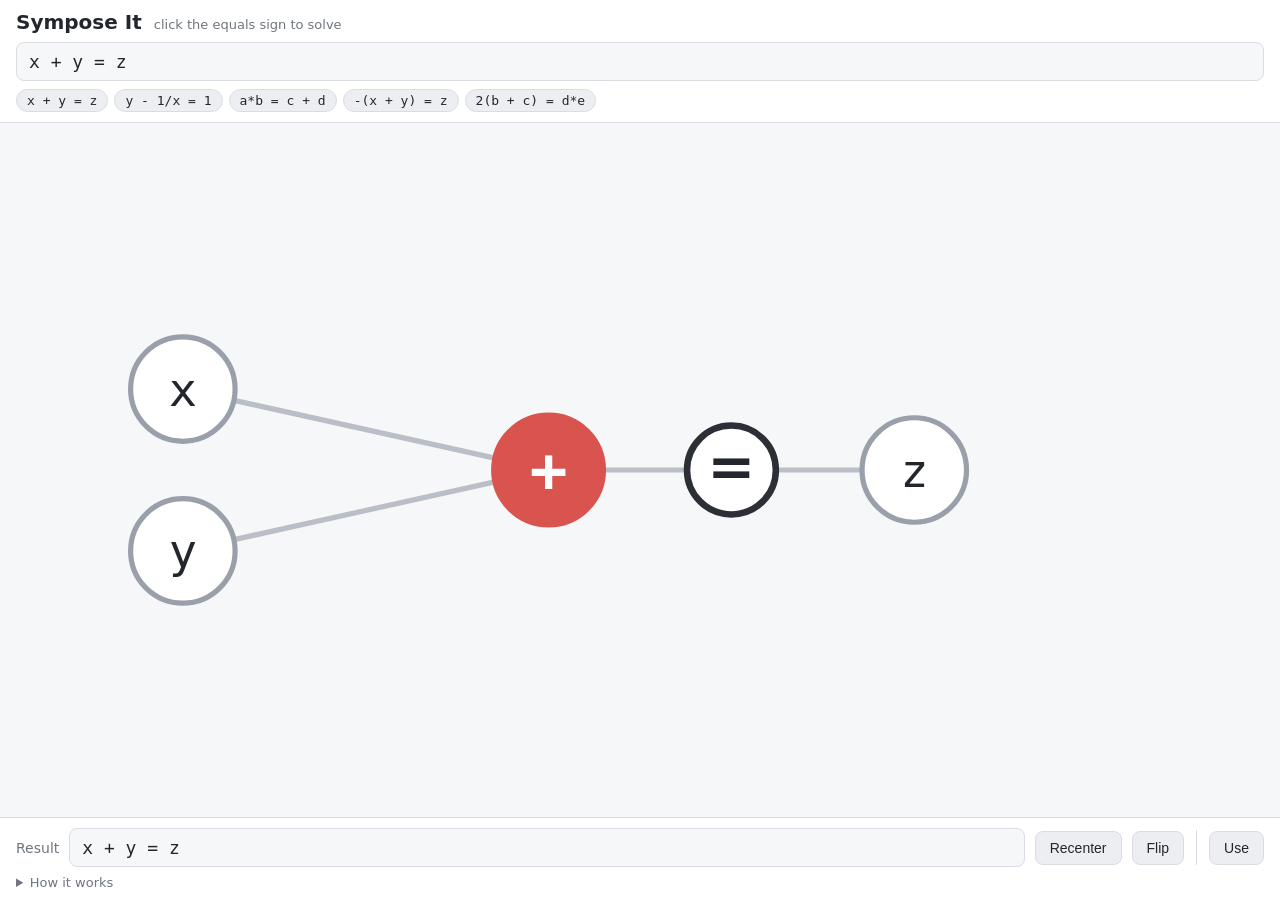
==== index.html @ 8ae07927 "full Fable port" ====
<!DOCTYPE html>
<html lang="en">
<head>
    <meta charset="UTF-8">
    <meta name="viewport" content="width=device-width, initial-scale=1.0">
    <title>Sympose It — algebra tree visualizer</title>
    <link rel="stylesheet" href="style.css">
</head>
<body>
    <header>
        <div class="title-row">
            <h1>Sympose It</h1>
            <span class="subtitle">click the equals sign to solve</span>
        </div>
        <input id="input-equation" type="text" spellcheck="false" autocomplete="off"
               placeholder="e.g. y - 1/x = 1" aria-label="Equation input">
        <div id="examples" class="examples"></div>
        <div id="message" class="message" hidden></div>
    </header>

    <main>
        <svg id="canvas" role="img" aria-label="Equation tree"></svg>
    </main>

    <footer>
        <div class="output-row">
            <label for="output-equation">Result</label>
            <input id="output-equation" type="text" readonly aria-label="Rearranged equation">
            <button id="recenter-btn" type="button" title="Re-draw the tree around the equals sign">Recenter</button>
            <button id="flip-btn" type="button" title="Swap the left and right sides of the equation">Flip</button>
            <span class="btn-divider" aria-hidden="true"></span>
            <button id="use-btn" type="button" title="Copy the result back into the input">Use</button>
        </div>
        <details class="help">
            <summary>How it works</summary>
            <ul>
                <li><span class="swatch add">+</span> joins terms of a sum; <span class="swatch mul">×</span> joins factors of a product.</li>
                <li>A <span class="legend-add">red \</span> on a branch means that piece is <em>subtracted</em>; a <span class="legend-mul">blue /</span> means it is <em>divided by</em>.</li>
                <li><strong>Click the = sign</strong> to see every place it can move to. Hover a spot to preview how the inverse slashes would change (the Result box updates too), then click the spot to move the equals sign there and solve for that part of the equation.</li>
                <li><strong>Click a slash</strong> to see everywhere it can be pushed to, with the same hover preview — e.g. −(x+y) → −x − y, or hopping across the = sign. If a spot holds both kinds, clicking cycles: subtraction, division, none. Moves that would break the math (like pushing ÷ through +) are simply not offered.</li>
                <li><strong>Recenter</strong> re-draws the tree around the equals sign's current position.</li>
                <li><strong>Flip</strong> mirrors the whole tree so the left and right sides of the equation trade places — the Result box updates, the equation you typed stays put.</li>
                <li><strong>Use</strong> copies the Result equation into the input bar at the top, making it the new starting equation to work from.</li>
            </ul>
        </details>
    </footer>

    <script src="tree.js"></script>
    <script src="view.js"></script>
    <script src="app.js"></script>
</body>
</html>
---- style.css ----
:root {
    --bg: #f6f7f9;
    --panel: #ffffff;
    --text: #23262d;
    --muted: #70757f;
    --border: #d9dce2;
    --edge: #b9bec7;
    --add: #d9534f;
    --mul: #3d7dd8;
    --leaf-fill: #ffffff;
    --leaf-stroke: #9aa0aa;
    --equals-fill: #ffffff;
    --equals-stroke: #2c2f36;
    --ring: #8a8f98;
    --chip-bg: #eceef2;
}

@media (prefers-color-scheme: dark) {
    :root {
        --bg: #16181d;
        --panel: #1f2229;
        --text: #e8eaee;
        --muted: #9aa0aa;
        --border: #363b45;
        --edge: #565c68;
        --add: #e06663;
        --mul: #5b93e4;
        --leaf-fill: #262a32;
        --leaf-stroke: #7c828e;
        --equals-fill: #262a32;
        --equals-stroke: #e8eaee;
        --ring: #9aa0aa;
        --chip-bg: #2a2e37;
    }
}

* { box-sizing: border-box; }

html, body {
    height: 100%;
    margin: 0;
}

body {
    display: flex;
    flex-direction: column;
    font-family: system-ui, -apple-system, "Segoe UI", Roboto, sans-serif;
    background: var(--bg);
    color: var(--text);
}

header, footer {
    background: var(--panel);
    padding: 10px 16px;
    border-bottom: 1px solid var(--border);
}

footer {
    border-bottom: none;
    border-top: 1px solid var(--border);
}

.title-row {
    display: flex;
    align-items: baseline;
    gap: 12px;
    margin-bottom: 8px;
}

h1 {
    margin: 0;
    font-size: 20px;
}

.subtitle {
    color: var(--muted);
    font-size: 13px;
}

#input-equation, #output-equation {
    width: 100%;
    font-size: 18px;
    font-family: ui-monospace, "Cascadia Mono", Consolas, monospace;
    padding: 8px 12px;
    border: 1px solid var(--border);
    border-radius: 8px;
    background: var(--bg);
    color: var(--text);
}

#input-equation:focus {
    outline: 2px solid var(--mul);
    border-color: transparent;
}

.examples {
    display: flex;
    flex-wrap: wrap;
    gap: 6px;
    margin-top: 8px;
}

.example-chip {
    font-family: ui-monospace, "Cascadia Mono", Consolas, monospace;
    font-size: 13px;
    padding: 3px 10px;
    border: 1px solid var(--border);
    border-radius: 999px;
    background: var(--chip-bg);
    color: var(--text);
    cursor: pointer;
}

.example-chip:hover { border-color: var(--mul); }

.message {
    margin-top: 8px;
    font-size: 14px;
    padding: 4px 2px;
}

.message.hint { color: var(--muted); }
.message.warn { color: var(--add); }

main {
    flex: 1;
    min-height: 0;
    display: flex;
}

#canvas {
    width: 100%;
    height: 100%;
    touch-action: none;
    user-select: none;
    -webkit-user-select: none;
}

.output-row {
    display: flex;
    align-items: center;
    gap: 10px;
}

.output-row label {
    font-size: 14px;
    color: var(--muted);
    white-space: nowrap;
}

.output-row button {
    font-size: 14px;
    padding: 8px 14px;
    border: 1px solid var(--border);
    border-radius: 8px;
    background: var(--chip-bg);
    color: var(--text);
    cursor: pointer;
    white-space: nowrap;
}

.output-row button:hover { border-color: var(--mul); }

.btn-divider {
    align-self: stretch;
    flex: 0 0 1px;
    background: var(--border);
    margin: 2px 2px;
}

.help {
    margin-top: 8px;
    font-size: 13px;
    color: var(--muted);
}

.help summary { cursor: pointer; }

.help ul {
    margin: 6px 0 0;
    padding-left: 20px;
}

.help li { margin: 3px 0; }

.swatch {
    display: inline-block;
    width: 17px;
    height: 17px;
    line-height: 17px;
    text-align: center;
    border-radius: 50%;
    color: #fff;
    font-weight: 700;
    font-size: 12px;
}

.swatch.add { background: var(--add); }
.swatch.mul { background: var(--mul); }
.legend-add { color: var(--add); font-weight: 700; }
.legend-mul { color: var(--mul); font-weight: 700; }

/* ---------------- SVG tree ---------------- */

.edge {
    stroke: var(--edge);
    stroke-width: 2;
}

.node-circle {
    stroke-width: 2;
}

.node.add .node-circle { fill: var(--add); stroke: var(--add); }
.node.mul .node-circle { fill: var(--mul); stroke: var(--mul); }
.node.leaf .node-circle { fill: var(--leaf-fill); stroke: var(--leaf-stroke); }

.node-label {
    font-family: ui-monospace, "Cascadia Mono", Consolas, monospace;
    fill: var(--text);
    pointer-events: none;
}

.node.add .node-label, .node.mul .node-label {
    fill: #fff;
    font-weight: 700;
}

.slash { cursor: pointer; }

.slash-halo {
    stroke: var(--panel);
    stroke-width: 8;
    stroke-linecap: round;
}

.slash-stroke {
    stroke-width: 4;
    stroke-linecap: round;
}

.slash-stroke.add { stroke: var(--add); }
.slash-stroke.mul { stroke: var(--mul); }

.slash-stroke.selected { stroke-width: 5.5; }

.slash-selected-ring {
    fill: none;
    stroke-width: 2;
}

.slash-selected-ring.add { stroke: var(--add); }
.slash-selected-ring.mul { stroke: var(--mul); }

.hit {
    fill: transparent;
    stroke: none;
}

.no-pointer { pointer-events: none; }

.equals { cursor: pointer; }

.equals-circle {
    fill: var(--equals-fill);
    stroke: var(--equals-stroke);
    stroke-width: 2.5;
}

.equals-select-ring {
    fill: none;
    stroke: #fff;
    stroke-width: 4;
}

.equals-label {
    font-size: 22px;
    font-weight: 700;
    fill: var(--text);
    pointer-events: none;
}

.spot circle {
    fill: var(--panel);
    fill-opacity: 0.85;
    stroke: var(--ring);
    stroke-width: 1.5;
    stroke-dasharray: 4 3;
}

.spot.dimmed { opacity: 0.25; }

.blocked-spot { fill: transparent; }

.trail-line {
    stroke: #fff;
    stroke-width: 2.5;
    stroke-dasharray: 6 5;
    stroke-linecap: round;
    opacity: 0.95;
}

.trail-line.side {
    stroke-width: 2;
    stroke-dasharray: 4 5;
    opacity: 0.8;
}

.trail-line.side.add { stroke: var(--add); }
.trail-line.side.mul { stroke: var(--mul); }

.previewing .slash { cursor: default; }
.previewing .slash.placeable { cursor: pointer; }

.slash-stroke.appearing { stroke-width: 6; }

#output-equation.previewing { opacity: 0.6; font-style: italic; }
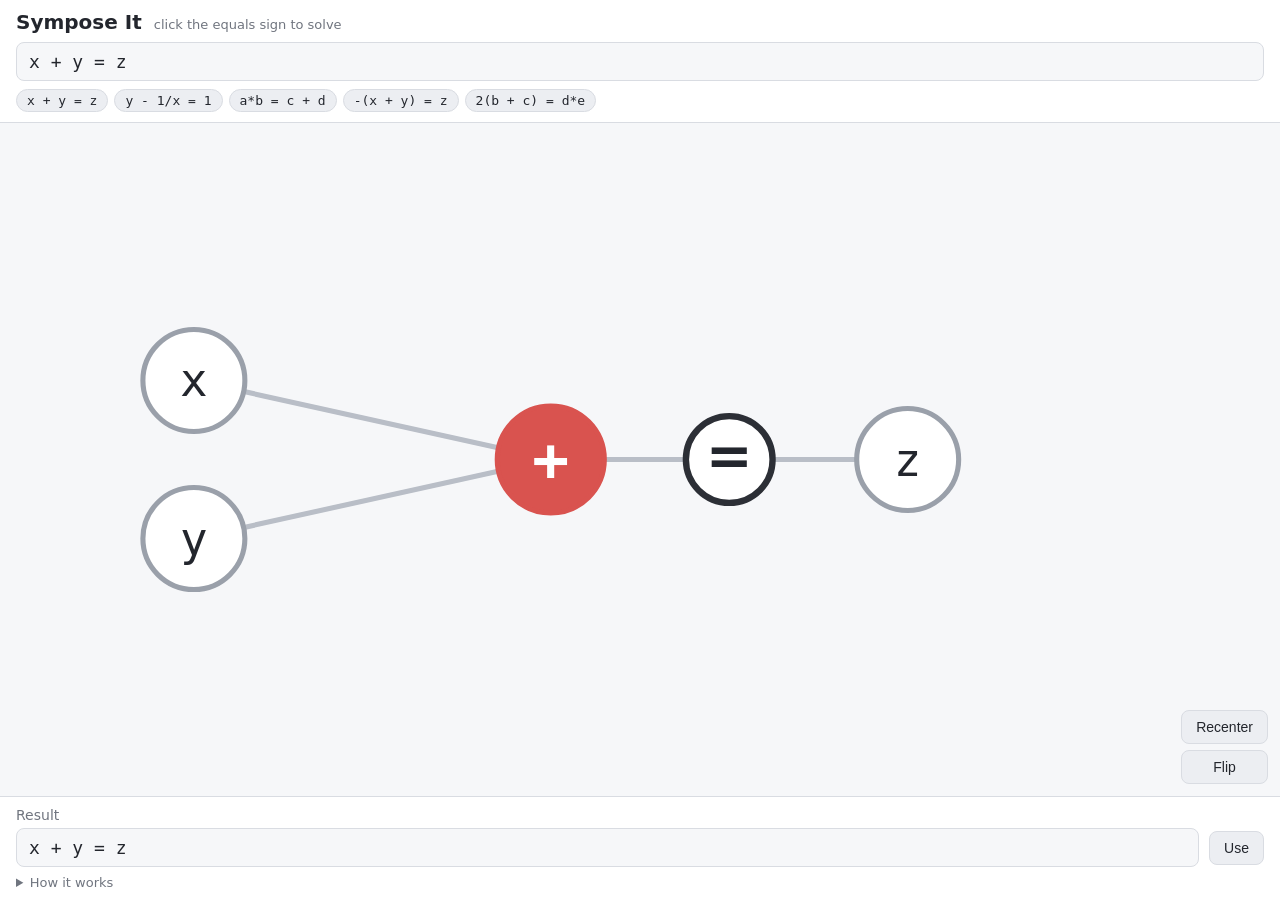
==== commit 20ec74d8: "move buttons, re-render on re-size" ====
--- a/index.html
+++ b/index.html
@@ -20,15 +20,16 @@
 
     <main>
         <svg id="canvas" role="img" aria-label="Equation tree"></svg>
+        <div class="floating-controls">
+            <button id="recenter-btn" type="button" title="Re-draw the tree around the equals sign">Recenter</button>
+            <button id="flip-btn" type="button" title="Swap the left and right sides of the equation">Flip</button>
+        </div>
     </main>
 
     <footer>
+        <label for="output-equation" class="output-label">Result</label>
         <div class="output-row">
-            <label for="output-equation">Result</label>
             <input id="output-equation" type="text" readonly aria-label="Rearranged equation">
-            <button id="recenter-btn" type="button" title="Re-draw the tree around the equals sign">Recenter</button>
-            <button id="flip-btn" type="button" title="Swap the left and right sides of the equation">Flip</button>
-            <span class="btn-divider" aria-hidden="true"></span>
             <button id="use-btn" type="button" title="Copy the result back into the input">Use</button>
         </div>
         <details class="help">
--- a/style.css
+++ b/style.css
@@ -126,9 +126,11 @@
     flex: 1;
     min-height: 0;
     display: flex;
+    position: relative;
 }
 
 #canvas {
+    display: block;
     width: 100%;
     height: 100%;
     touch-action: none;
@@ -136,19 +138,32 @@
     -webkit-user-select: none;
 }
 
+.floating-controls {
+    position: absolute;
+    right: 12px;
+    bottom: 12px;
+    display: flex;
+    flex-direction: column;
+    align-items: stretch;
+    gap: 6px;
+}
+
+
+.output-label {
+    display: block;
+    font-size: 14px;
+    color: var(--muted);
+    margin-bottom: 5px;
+}
+
 .output-row {
     display: flex;
     align-items: center;
     gap: 10px;
 }
 
-.output-row label {
-    font-size: 14px;
-    color: var(--muted);
-    white-space: nowrap;
-}
-
-.output-row button {
+.output-row button,
+.floating-controls button {
     font-size: 14px;
     padding: 8px 14px;
     border: 1px solid var(--border);
@@ -159,14 +174,8 @@
     white-space: nowrap;
 }
 
-.output-row button:hover { border-color: var(--mul); }
-
-.btn-divider {
-    align-self: stretch;
-    flex: 0 0 1px;
-    background: var(--border);
-    margin: 2px 2px;
-}
+.output-row button:hover,
+.floating-controls button:hover { border-color: var(--mul); }
 
 .help {
     margin-top: 8px;
